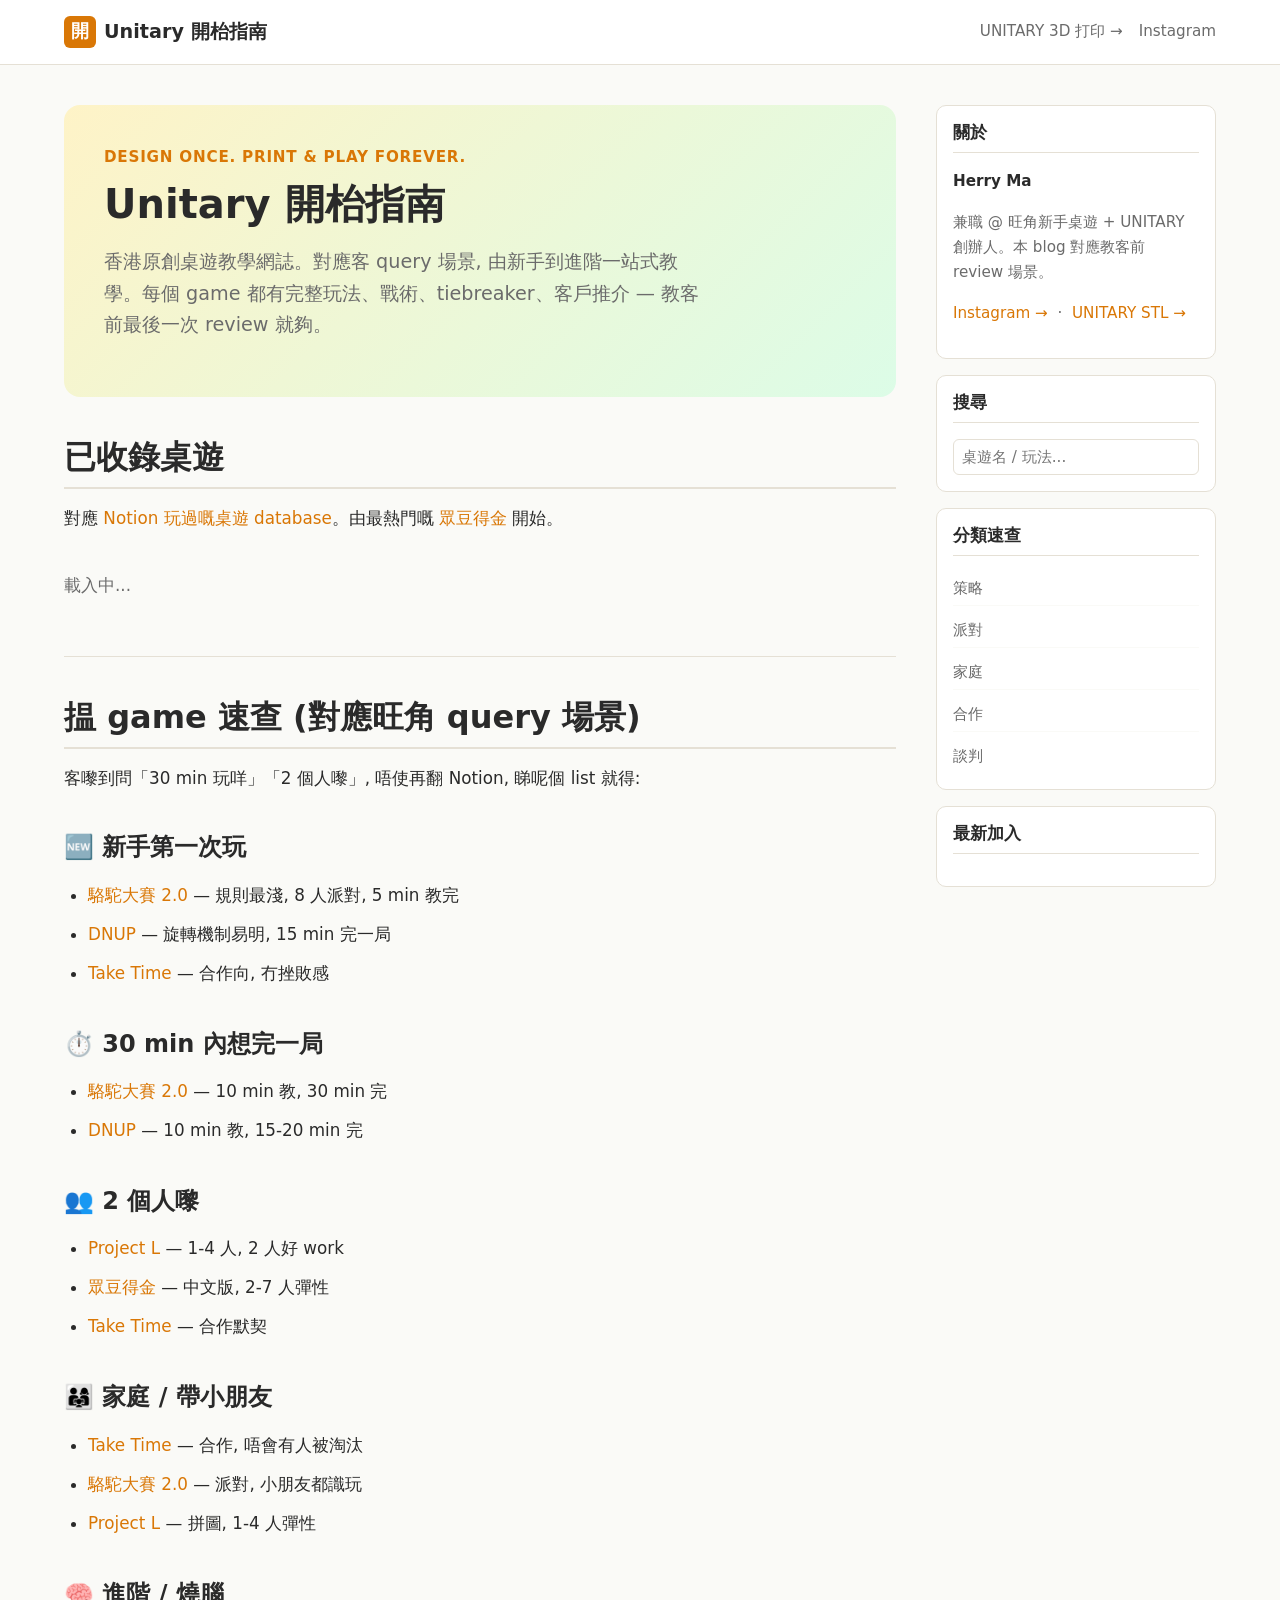
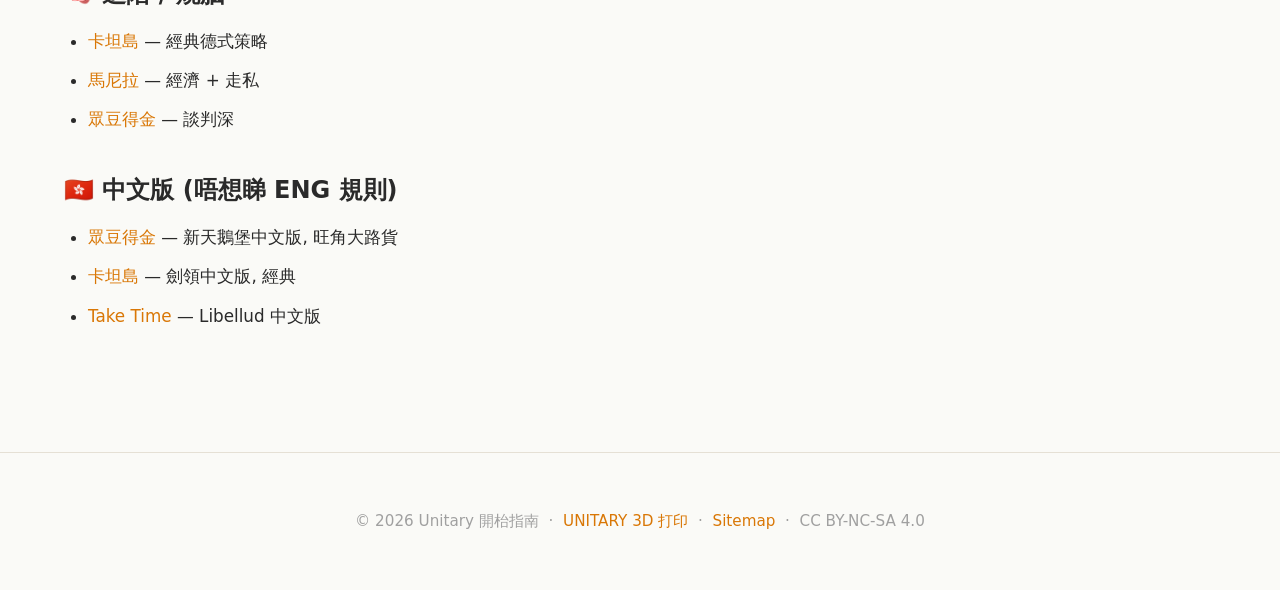
==== index.html @ d30b0c38 "Initial commit: Unitary 開枱指南 blog scaffold - 9 base files: index.html / game.html / README.md / CNAM" ====
<!DOCTYPE html>
<html lang="zh-Hant">
<head>
    <meta charset="UTF-8">
    <meta name="viewport" content="width=device-width, initial-scale=1.0">
    <title>Unitary 開枱指南 — 桌遊新手入門 · 教客 review</title>
    <meta name="description" content="香港原創桌遊教學網誌。對應客 query 場景, 由新手到進階一站式教學。每個 game 都有完整玩法、戰術、tiebreaker、客戶推介。">
    <meta name="keywords" content="桌遊,教學,桌遊教學,board game,香港桌遊,新手桌遊,眾豆得金,駱駝大賽,Take Time,卡坦島,SETI,教客,旺角,桌遊店">
    <link rel="canonical" href="https://unitary-guide.com/">
    <meta property="og:title" content="Unitary 開枱指南 — 桌遊新手入門">
    <meta property="og:description" content="對應客 query 場景嘅桌遊教學網誌。教客前最後一次 review 就夠。">
    <meta property="og:type" content="website">
    <meta name="twitter:card" content="summary_large_image">
    <link rel="stylesheet" href="assets/style.css">
</head>
<body>

<div class="nav">
    <div class="nav-inner">
        <a href="index.html" class="nav-brand">
            <span class="nav-brand-mark">開</span>
            <span>Unitary 開枱指南</span>
        </a>
        <div class="nav-links">
            <a href="https://unitaryhk.com" target="_blank">UNITARY 3D 打印 →</a>
            <a href="https://instagram.com/unitary.hk" target="_blank">Instagram</a>
        </div>
    </div>
</div>

<div class="layout">
    <div class="main">
        <div class="intro">
            <div class="tag-line">Design once. Print & play forever.</div>
            <h1>Unitary 開枱指南</h1>
            <p>香港原創桌遊教學網誌。對應客 query 場景, 由新手到進階一站式教學。每個 game 都有完整玩法、戰術、tiebreaker、客戶推介 — 教客前最後一次 review 就夠。</p>
        </div>

        <h2>已收錄桌遊</h2>
        <p>對應 <a href="https://www.notion.so/2097b25a969480c7b5ecca4ee7fd6da2" target="_blank">Notion 玩過嘅桌遊 database</a>。由最熱門嘅 <a href="game.html?id=bohnanza">眾豆得金</a> 開始。</p>

        <div class="game-grid" id="game-list">
            <p style="color: var(--color-text-soft)">載入中...</p>
        </div>

        <hr>

        <h2>揾 game 速查 (對應旺角 query 場景)</h2>
        <p>客嚟到問「30 min 玩咩」「2 個人嚟」, 唔使再翻 Notion, 睇呢個 list 就得:</p>

        <h3>🆕 新手第一次玩</h3>
        <ul>
            <li><a href="game.html?id=camel-up">駱駝大賽 2.0</a> — 規則最淺, 8 人派對, 5 min 教完</li>
            <li><a href="game.html?id=dnup">DNUP</a> — 旋轉機制易明, 15 min 完一局</li>
            <li><a href="game.html?id=take-time">Take Time</a> — 合作向, 冇挫敗感</li>
        </ul>

        <h3>⏱️ 30 min 內想完一局</h3>
        <ul>
            <li><a href="game.html?id=camel-up">駱駝大賽 2.0</a> — 10 min 教, 30 min 完</li>
            <li><a href="game.html?id=dnup">DNUP</a> — 10 min 教, 15-20 min 完</li>
        </ul>

        <h3>👥 2 個人嚟</h3>
        <ul>
            <li><a href="game.html?id=project-l">Project L</a> — 1-4 人, 2 人好 work</li>
            <li><a href="game.html?id=bohnanza">眾豆得金</a> — 中文版, 2-7 人彈性</li>
            <li><a href="game.html?id=take-time">Take Time</a> — 合作默契</li>
        </ul>

        <h3>👨‍👩‍👧 家庭 / 帶小朋友</h3>
        <ul>
            <li><a href="game.html?id=take-time">Take Time</a> — 合作, 唔會有人被淘汰</li>
            <li><a href="game.html?id=camel-up">駱駝大賽 2.0</a> — 派對, 小朋友都識玩</li>
            <li><a href="game.html?id=project-l">Project L</a> — 拼圖, 1-4 人彈性</li>
        </ul>

        <h3>🧠 進階 / 燒腦</h3>
        <ul>
            <li><a href="game.html?id=catan">卡坦島</a> — 經典德式策略</li>
            <li><a href="game.html?id=manila">馬尼拉</a> — 經濟 + 走私</li>
            <li><a href="game.html?id=bohnanza">眾豆得金</a> — 談判深</li>
        </ul>

        <h3>🇭🇰 中文版 (唔想睇 ENG 規則)</h3>
        <ul>
            <li><a href="game.html?id=bohnanza">眾豆得金</a> — 新天鵝堡中文版, 旺角大路貨</li>
            <li><a href="game.html?id=catan">卡坦島</a> — 劍領中文版, 經典</li>
            <li><a href="game.html?id=take-time">Take Time</a> — Libellud 中文版</li>
        </ul>

    </div>

    <div class="side">
        <div class="side-box">
            <h3>關於</h3>
            <div class="about-text">
                <p><strong>Herry Ma</strong></p>
                <p>兼職 @ 旺角新手桌遊 + UNITARY 創辦人。本 blog 對應教客前 review 場景。</p>
                <p>
                    <a href="https://instagram.com/unitary.hk" target="_blank">Instagram →</a>
                    &nbsp;·&nbsp;
                    <a href="https://unitaryhk.com" target="_blank">UNITARY STL →</a>
                </p>
            </div>
        </div>

        <div class="side-box">
            <h3>搜尋</h3>
            <input id="search-input" class="search-input" type="text" placeholder="桌遊名 / 玩法...">
        </div>

        <div class="side-box">
            <h3>分類速查</h3>
            <div class="side-rec">
                <a href="?cat=strategy">策略</a>
                <a href="?cat=party">派對</a>
                <a href="?cat=family">家庭</a>
                <a href="?cat=coop">合作</a>
                <a href="?cat=negotiation">談判</a>
            </div>
        </div>

        <div class="side-box">
            <h3>最新加入</h3>
            <div class="side-rec" id="side-rec">
                <!-- 動態生成 -->
            </div>
        </div>
    </div>
</div>

<div class="blog-footer">
    <p>© 2026 Unitary 開枱指南 &nbsp;·&nbsp;
    <a href="https://unitaryhk.com">UNITARY 3D 打印</a> &nbsp;·&nbsp;
    <a href="sitemap.xml">Sitemap</a> &nbsp;·&nbsp;
    CC BY-NC-SA 4.0</p>
</div>

<script src="assets/app.js"></script>
</body>
</html>
---- assets/style.css ----
/* =====================================================
   Unitary 開枱指南 — Design System
   ===================================================== */

:root {
    /* === Brand color palette === */
    --color-bg: #fafaf7;            /* 暖白底 */
    --color-surface: #ffffff;
    --color-text: #2a2a2a;          /* 主要文字 */
    --color-text-soft: #6b6b6b;     /* 次要文字 */
    --color-text-muted: #a0a0a0;    /* 註腳 */
    --color-border: #e5e0d5;        /* 米色分隔線 */

    /* === Accent (教學 friendly, 唔似 UNITARY 嘅 maker industrial) === */
    --color-accent: #d97706;        /* 琥珀橙 — CTA / 重點 */
    --color-accent-soft: #fef3c7;   /* 淺橙底 */
    --color-tactic: #16a34a;        /* 戰術綠 */
    --color-tactic-soft: #dcfce7;
    --color-query: #7c3aed;         /* 客 query 紫 */
    --color-query-soft: #ede9fe;
    --color-coop: #0891b2;          /* 合作青 */
    --color-coop-soft: #cffafe;
    --color-warn: #dc2626;          /* 警告紅 */
    --color-warn-soft: #fee2e2;

    /* === Spacing === */
    --space-xs: 4px;
    --space-sm: 8px;
    --space-md: 16px;
    --space-lg: 24px;
    --space-xl: 40px;
    --space-2xl: 64px;

    /* === Typography === */
    --font-zh: "PingFang TC", "Microsoft JhengHei", "Noto Sans TC", system-ui, sans-serif;
    --font-mono: "SF Mono", "JetBrains Mono", "Consolas", monospace;
    --fs-xs: 0.85rem;
    --fs-sm: 0.95rem;
    --fs-base: 1.05rem;
    --fs-lg: 1.2rem;
    --fs-xl: 1.5rem;
    --fs-2xl: 2rem;
    --fs-3xl: 2.5rem;
    --lh-tight: 1.3;
    --lh-base: 1.65;
    --lh-loose: 1.85;

    /* === Layout === */
    --max-width: 1200px;
    --content-width: 720px;
    --radius-sm: 6px;
    --radius-md: 10px;
    --radius-lg: 16px;
    --shadow-sm: 0 1px 3px rgba(0,0,0,0.06);
    --shadow-md: 0 4px 12px rgba(0,0,0,0.08);
    --shadow-lg: 0 10px 30px rgba(0,0,0,0.10);
}

/* === Reset === */
*, *::before, *::after { box-sizing: border-box; }
html { scroll-behavior: smooth; }
body {
    margin: 0;
    font-family: var(--font-zh);
    font-size: var(--fs-base);
    line-height: var(--lh-base);
    color: var(--color-text);
    background: var(--color-bg);
    -webkit-font-smoothing: antialiased;
}
img, svg { max-width: 100%; height: auto; display: block; }
a { color: var(--color-accent); text-decoration: none; }
a:hover { text-decoration: underline; }
h1, h2, h3, h4 { line-height: var(--lh-tight); margin-top: var(--space-xl); margin-bottom: var(--space-md); font-weight: 600; }
h1 { font-size: var(--fs-3xl); margin-top: 0; }
h2 { font-size: var(--fs-2xl); border-bottom: 2px solid var(--color-border); padding-bottom: var(--space-sm); }
h3 { font-size: var(--fs-xl); color: var(--color-text); }
p { margin: var(--space-md) 0; }
ul, ol { padding-left: var(--space-lg); margin: var(--space-md) 0; }
li { margin: var(--space-sm) 0; line-height: var(--lh-loose); }
hr { border: 0; border-top: 1px solid var(--color-border); margin: var(--space-xl) 0; }
code { font-family: var(--font-mono); background: var(--color-accent-soft); padding: 1px 6px; border-radius: 3px; font-size: 0.9em; }

/* === Layout === */
.nav {
    background: var(--color-surface);
    border-bottom: 1px solid var(--color-border);
    padding: var(--space-md) 0;
    position: sticky;
    top: 0;
    z-index: 100;
    backdrop-filter: blur(8px);
}
.nav-inner {
    max-width: var(--max-width);
    margin: 0 auto;
    padding: 0 var(--space-lg);
    display: flex;
    align-items: center;
    justify-content: space-between;
}
.nav-brand {
    display: flex;
    align-items: center;
    gap: var(--space-sm);
    font-size: var(--fs-lg);
    font-weight: 600;
    color: var(--color-text);
}
.nav-brand-mark {
    width: 32px;
    height: 32px;
    background: var(--color-accent);
    border-radius: var(--radius-sm);
    display: inline-flex;
    align-items: center;
    justify-content: center;
    color: white;
    font-weight: 700;
    font-size: 1.1rem;
}
.nav-links { display: flex; gap: var(--space-md); }
.nav-links a { color: var(--color-text-soft); font-size: var(--fs-sm); }

.layout {
    max-width: var(--max-width);
    margin: 0 auto;
    padding: var(--space-xl) var(--space-lg);
    display: grid;
    grid-template-columns: 1fr 280px;
    gap: var(--space-xl);
}
.main { min-width: 0; }
.side { display: flex; flex-direction: column; gap: var(--space-md); }

.intro {
    background: linear-gradient(135deg, var(--color-accent-soft) 0%, var(--color-tactic-soft) 100%);
    padding: var(--space-xl);
    border-radius: var(--radius-lg);
    margin-bottom: var(--space-xl);
}
.intro .tag-line {
    color: var(--color-accent);
    font-weight: 600;
    font-size: var(--fs-sm);
    letter-spacing: 0.05em;
    text-transform: uppercase;
}
.intro h1 {
    margin-top: var(--space-sm);
    color: var(--color-text);
    font-size: var(--fs-3xl);
}
.intro p { color: var(--color-text-soft); font-size: var(--fs-lg); max-width: 600px; }

/* === Game card (index page) === */
.game-grid {
    display: grid;
    grid-template-columns: repeat(auto-fill, minmax(280px, 1fr));
    gap: var(--space-md);
    margin-top: var(--space-lg);
}
.game-card {
    background: var(--color-surface);
    border: 1px solid var(--color-border);
    border-radius: var(--radius-md);
    overflow: hidden;
    transition: transform 0.15s ease, box-shadow 0.15s ease;
    cursor: pointer;
    display: block;
    color: var(--color-text);
}
.game-card:hover {
    transform: translateY(-2px);
    box-shadow: var(--shadow-md);
    text-decoration: none;
}
.game-card-box {
    aspect-ratio: 4/3;
    background: linear-gradient(135deg, var(--color-accent-soft), var(--color-coop-soft));
    display: flex;
    align-items: center;
    justify-content: center;
    font-size: var(--fs-3xl);
    color: var(--color-accent);
    font-weight: 700;
    border-bottom: 1px solid var(--color-border);
}
.game-card-box img { width: 100%; height: 100%; object-fit: cover; }
.game-card-body { padding: var(--space-md); }
.game-card-body h3 { margin: 0 0 var(--space-sm); font-size: var(--fs-lg); }
.game-card-meta {
    display: flex;
    gap: var(--space-sm);
    flex-wrap: wrap;
    font-size: var(--fs-xs);
    color: var(--color-text-soft);
    margin-top: var(--space-sm);
}
.game-card-meta span {
    background: var(--color-bg);
    padding: 2px 8px;
    border-radius: var(--radius-sm);
}
.game-card-tagline {
    color: var(--color-text-soft);
    font-size: var(--fs-sm);
    margin: 0;
}

/* === Game page === */
.main-content { max-width: var(--content-width); margin: 0 auto; }
.main-content h1 { font-size: var(--fs-3xl); }
.main-content h2 { margin-top: var(--space-2xl); }
.main-content h3 { margin-top: var(--space-lg); }

.back {
    display: inline-block;
    color: var(--color-text-soft);
    font-size: var(--fs-sm);
    margin-bottom: var(--space-md);
}

.game-meta {
    display: grid;
    grid-template-columns: repeat(auto-fit, minmax(140px, 1fr));
    gap: var(--space-md);
    background: var(--color-surface);
    border: 1px solid var(--color-border);
    border-radius: var(--radius-md);
    padding: var(--space-md);
    margin: var(--space-lg) 0;
}
.game-meta-item { text-align: center; }
.game-meta-item .label {
    font-size: var(--fs-xs);
    color: var(--color-text-soft);
    text-transform: uppercase;
    letter-spacing: 0.05em;
}
.game-meta-item .value {
    font-size: var(--fs-xl);
    font-weight: 600;
    color: var(--color-text);
    margin-top: var(--space-xs);
}

.tag-list { display: flex; flex-wrap: wrap; gap: var(--space-sm); margin: var(--space-md) 0; }
.tag {
    background: var(--color-accent-soft);
    color: var(--color-accent);
    padding: 2px 10px;
    border-radius: 20px;
    font-size: var(--fs-xs);
    font-weight: 500;
}
.tag.tactic { background: var(--color-tactic-soft); color: var(--color-tactic); }
.tag.coop { background: var(--color-coop-soft); color: var(--color-coop); }
.tag.party { background: #fce7f3; color: #be185d; }
.tag.family { background: #ddd6fe; color: #6d28d9; }

/* === Reusable info boxes === */
.info-box {
    background: var(--color-surface);
    border-left: 4px solid var(--color-text-muted);
    padding: var(--space-md) var(--space-lg);
    margin: var(--space-lg) 0;
    border-radius: var(--radius-sm);
}
.info-box > p:first-child { margin-top: 0; }
.info-box > p:last-child { margin-bottom: 0; }

.step-box {
    background: var(--color-accent-soft);
    border-left: 4px solid var(--color-accent);
    padding: var(--space-md) var(--space-lg);
    margin: var(--space-md) 0;
    border-radius: var(--radius-sm);
}

/* === 教學專用: 3 個新 class (對應 take-time 缺失) === */

/* 流程圖容器 (SVG inline 渲染) */
.step-flow {
    background: var(--color-surface);
    border: 1px solid var(--color-border);
    border-radius: var(--radius-md);
    padding: var(--space-lg);
    margin: var(--space-lg) 0;
    overflow-x: auto;
}
.step-flow ol {
    counter-reset: step-counter;
    list-style: none;
    padding: 0;
    margin: 0;
    display: flex;
    flex-wrap: wrap;
    gap: var(--space-md);
    justify-content: space-between;
}
.step-flow ol > li {
    counter-increment: step-counter;
    flex: 1 1 200px;
    min-width: 200px;
    background: var(--color-bg);
    border-radius: var(--radius-sm);
    padding: var(--space-md);
    position: relative;
    margin: 0;
}
.step-flow ol > li::before {
    content: counter(step-counter);
    position: absolute;
    top: -10px;
    left: -10px;
    width: 28px;
    height: 28px;
    background: var(--color-accent);
    color: white;
    border-radius: 50%;
    display: flex;
    align-items: center;
    justify-content: center;
    font-size: var(--fs-sm);
    font-weight: 700;
    box-shadow: var(--shadow-sm);
}
.step-flow ol > li strong { display: block; color: var(--color-text); margin-bottom: var(--space-xs); }

/* 戰術提示框 */
.tactic-box {
    background: var(--color-tactic-soft);
    border-left: 4px solid var(--color-tactic);
    padding: var(--space-md) var(--space-lg);
    margin: var(--space-md) 0;
    border-radius: var(--radius-sm);
}
.tactic-box > p:first-child { margin-top: 0; }
.tactic-box > p:last-child { margin-bottom: 0; }
.tactic-box h4 {
    color: var(--color-tactic);
    margin: 0 0 var(--space-sm);
    font-size: var(--fs-base);
    display: flex;
    align-items: center;
    gap: var(--space-xs);
}

/* 客 query 對應框 */
.query-match {
    background: var(--color-query-soft);
    border-left: 4px solid var(--color-query);
    padding: var(--space-md) var(--space-lg);
    margin: var(--space-md) 0;
    border-radius: var(--radius-sm);
}
.query-match > p:first-child { margin-top: 0; }
.query-match > p:last-child { margin-bottom: 0; }
.query-match h4 {
    color: var(--color-query);
    margin: 0 0 var(--space-sm);
    font-size: var(--fs-base);
}
.query-match blockquote {
    background: white;
    border-radius: var(--radius-sm);
    padding: var(--space-sm) var(--space-md);
    margin: var(--space-sm) 0;
    font-style: italic;
    color: var(--color-text-soft);
    border-left: 3px solid var(--color-query);
}

/* CTA button */
.btn-cta {
    display: inline-block;
    background: var(--color-accent);
    color: white;
    padding: var(--space-sm) var(--space-md);
    border-radius: var(--radius-md);
    font-weight: 500;
    margin: var(--space-sm) 0;
    transition: background 0.15s ease;
}
.btn-cta:hover { background: #b45309; text-decoration: none; }
.btn-cta.btn-secondary { background: var(--color-surface); color: var(--color-accent); border: 1px solid var(--color-accent); }
.btn-cta.btn-secondary:hover { background: var(--color-accent-soft); }

/* === Sidebar === */
.side-box {
    background: var(--color-surface);
    border: 1px solid var(--color-border);
    border-radius: var(--radius-md);
    padding: var(--space-md);
}
.side-box h3 {
    margin: 0 0 var(--space-md);
    font-size: var(--fs-base);
    color: var(--color-text);
    border-bottom: 1px solid var(--color-border);
    padding-bottom: var(--space-sm);
}
.side-rec { display: flex; flex-direction: column; gap: var(--space-sm); }
.side-rec a {
    color: var(--color-text-soft);
    font-size: var(--fs-sm);
    padding: var(--space-xs) 0;
    border-bottom: 1px solid var(--color-bg);
}
.side-rec a:last-child { border-bottom: 0; }

.about-text { font-size: var(--fs-sm); color: var(--color-text-soft); }
.about-text strong { color: var(--color-text); }

.search-input {
    width: 100%;
    padding: var(--space-sm);
    border: 1px solid var(--color-border);
    border-radius: var(--radius-sm);
    font-size: var(--fs-sm);
    font-family: var(--font-zh);
}

.blog-footer {
    text-align: center;
    padding: var(--space-xl) var(--space-lg);
    color: var(--color-text-muted);
    font-size: var(--fs-sm);
    border-top: 1px solid var(--color-border);
    margin-top: var(--space-2xl);
}

/* === Responsive === */
@media (max-width: 768px) {
    .layout { grid-template-columns: 1fr; padding: var(--space-md); }
    .side { order: 2; }
    .intro { padding: var(--space-lg); }
    .intro h1 { font-size: var(--fs-2xl); }
    .nav-inner { padding: 0 var(--space-md); }
    .nav-links { display: none; }
    .game-grid { grid-template-columns: 1fr; }
    .step-flow ol { flex-direction: column; }
    h1 { font-size: var(--fs-2xl); }
    h2 { font-size: var(--fs-xl); }
}

@media (max-width: 480px) {
    .game-meta { grid-template-columns: repeat(2, 1fr); }
    .main-content h1 { font-size: var(--fs-xl); }
}

/* === Print friendly === */
@media print {
    .nav, .side, .blog-footer { display: none; }
    .layout { display: block; }
    .info-box, .tactic-box, .query-match, .step-box { break-inside: avoid; }
}
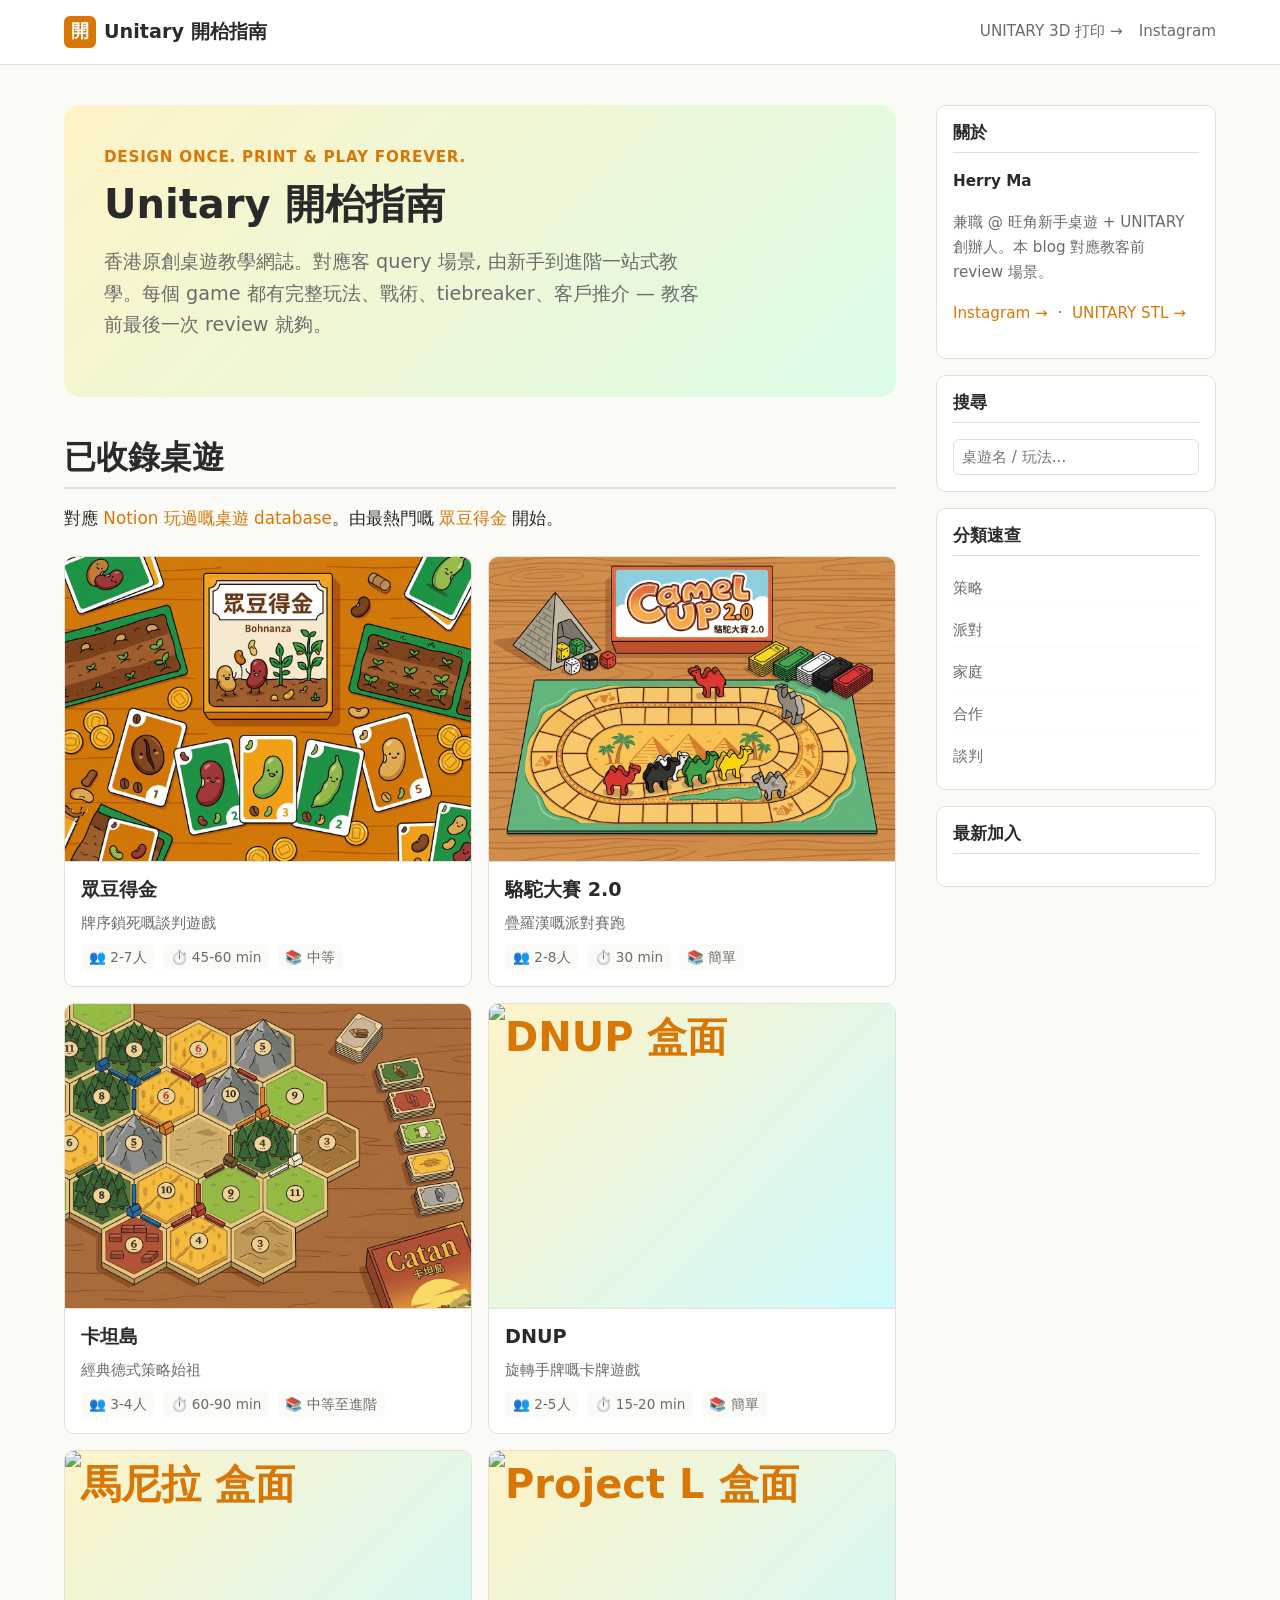
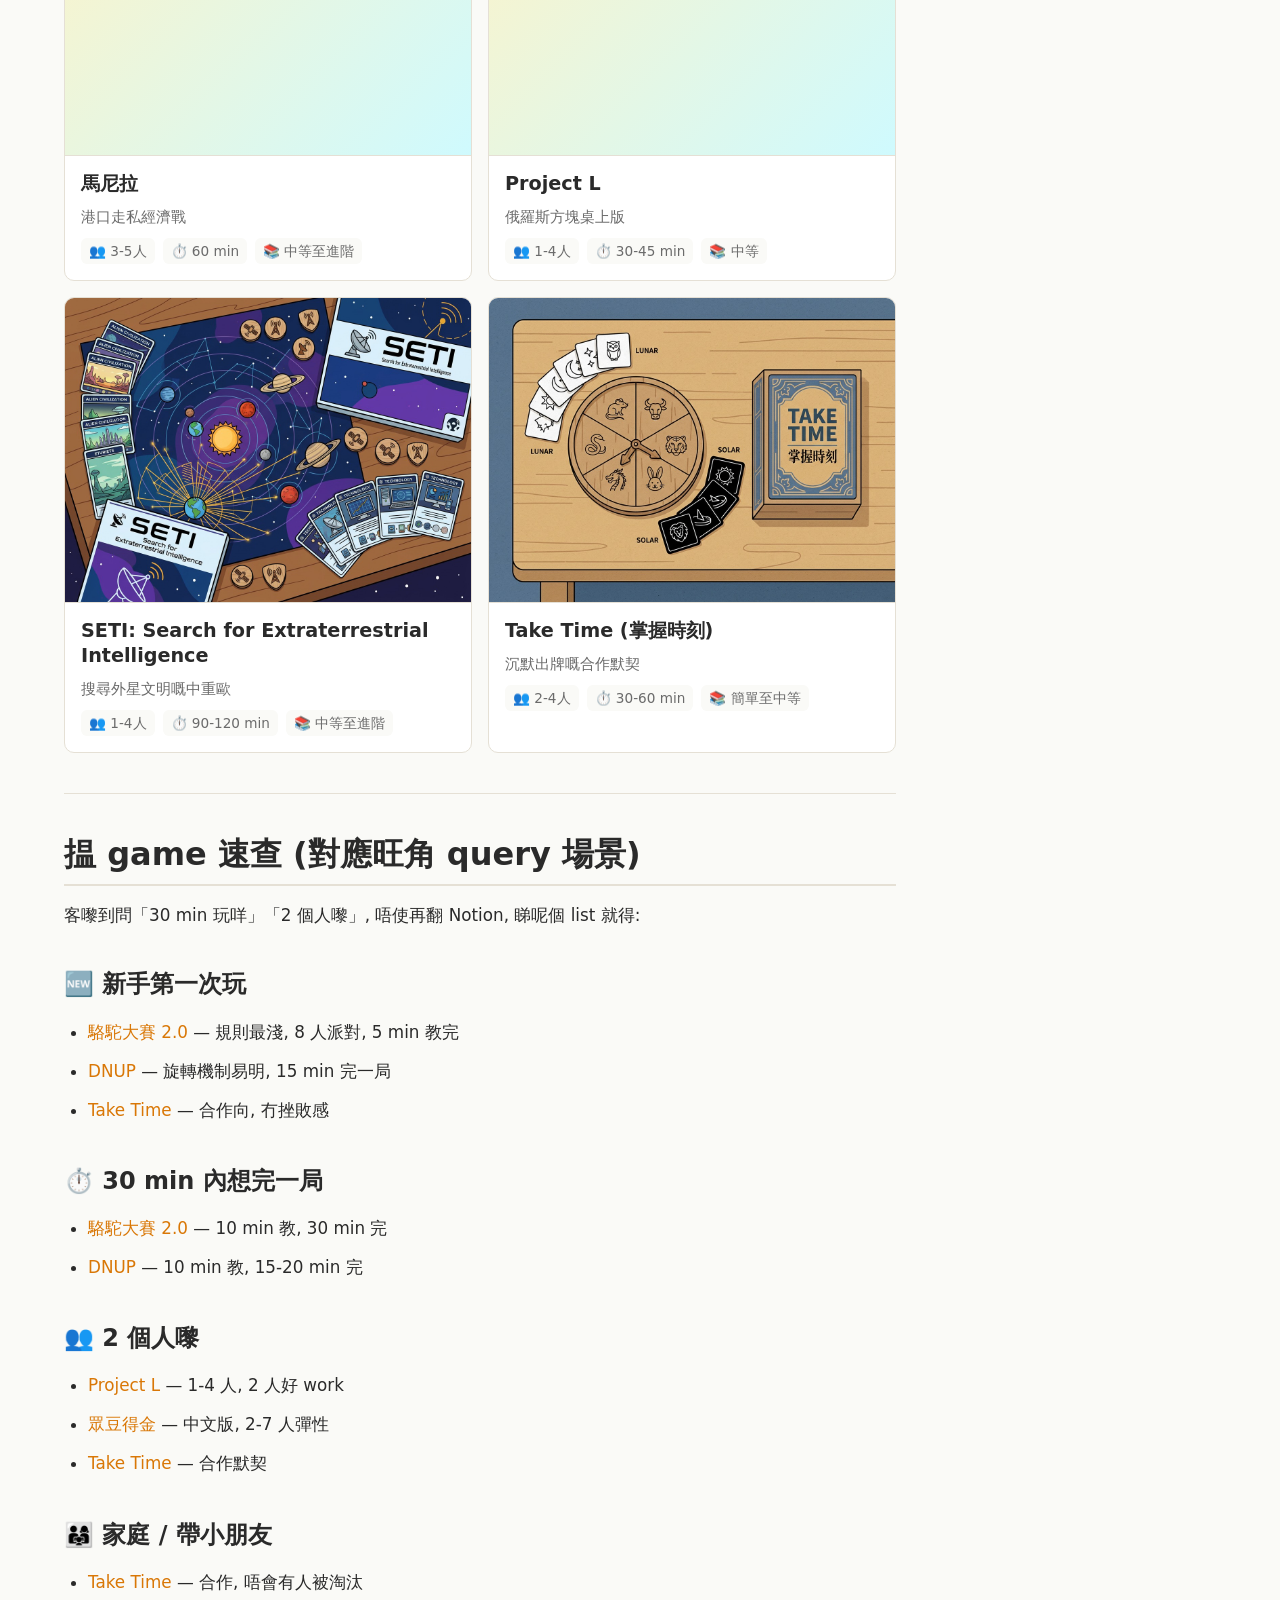
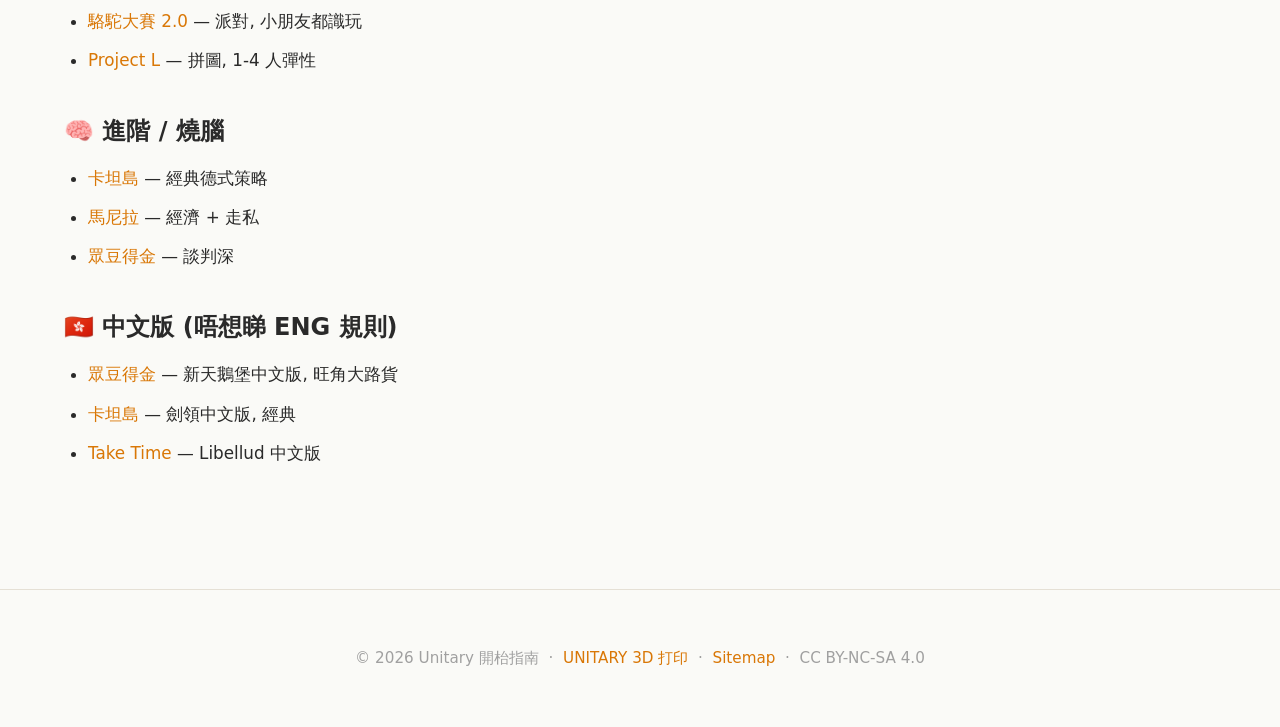
==== commit bd49f9c5: "Server-side render game cards (bypass JS renderIndex issue) - Issue: in-app browser 嘅 JS renderIndex" ====
--- a/index.html
+++ b/index.html
@@ -6,7 +6,7 @@
     <title>Unitary 開枱指南 — 桌遊新手入門 · 教客 review</title>
     <meta name="description" content="香港原創桌遊教學網誌。對應客 query 場景, 由新手到進階一站式教學。每個 game 都有完整玩法、戰術、tiebreaker、客戶推介。">
     <meta name="keywords" content="桌遊,教學,桌遊教學,board game,香港桌遊,新手桌遊,眾豆得金,駱駝大賽,Take Time,卡坦島,SETI,教客,旺角,桌遊店">
-    <link rel="canonical" href="https://unitary-guide.com/">
+    <link rel="canonical" href="https://mamayc-hk.github.io/unitary-guide/">
     <meta property="og:title" content="Unitary 開枱指南 — 桌遊新手入門">
     <meta property="og:description" content="對應客 query 場景嘅桌遊教學網誌。教客前最後一次 review 就夠。">
     <meta property="og:type" content="website">
@@ -40,7 +40,102 @@
         <p>對應 <a href="https://www.notion.so/2097b25a969480c7b5ecca4ee7fd6da2" target="_blank">Notion 玩過嘅桌遊 database</a>。由最熱門嘅 <a href="game.html?id=bohnanza">眾豆得金</a> 開始。</p>
 
         <div class="game-grid" id="game-list">
-            <p style="color: var(--color-text-soft)">載入中...</p>
+        <a class="game-card" href="game.html?id=bohnanza">
+            <div class="game-card-box"><img src="assets/images/bohnanza-box.jpg" alt="眾豆得金 盒面" loading="lazy"></div>
+            <div class="game-card-body">
+                <h3>眾豆得金</h3>
+                <p class="game-card-tagline">牌序鎖死嘅談判遊戲</p>
+                <div class="game-card-meta">
+                    <span>👥 2-7人</span>
+                    <span>⏱️ 45-60 min</span>
+                    <span>📚 中等</span>
+                </div>
+            </div>
+        </a>
+        <a class="game-card" href="game.html?id=camel-up">
+            <div class="game-card-box"><img src="assets/images/camel-up-box.jpg" alt="駱駝大賽 2.0 盒面" loading="lazy"></div>
+            <div class="game-card-body">
+                <h3>駱駝大賽 2.0</h3>
+                <p class="game-card-tagline">疊羅漢嘅派對賽跑</p>
+                <div class="game-card-meta">
+                    <span>👥 2-8人</span>
+                    <span>⏱️ 30 min</span>
+                    <span>📚 簡單</span>
+                </div>
+            </div>
+        </a>
+        <a class="game-card" href="game.html?id=catan">
+            <div class="game-card-box"><img src="assets/images/catan-box.jpg" alt="卡坦島 盒面" loading="lazy"></div>
+            <div class="game-card-body">
+                <h3>卡坦島</h3>
+                <p class="game-card-tagline">經典德式策略始祖</p>
+                <div class="game-card-meta">
+                    <span>👥 3-4人</span>
+                    <span>⏱️ 60-90 min</span>
+                    <span>📚 中等至進階</span>
+                </div>
+            </div>
+        </a>
+        <a class="game-card" href="game.html?id=dnup">
+            <div class="game-card-box"><img src="assets/images/dnup-box.jpg" alt="DNUP 盒面" loading="lazy"></div>
+            <div class="game-card-body">
+                <h3>DNUP</h3>
+                <p class="game-card-tagline">旋轉手牌嘅卡牌遊戲</p>
+                <div class="game-card-meta">
+                    <span>👥 2-5人</span>
+                    <span>⏱️ 15-20 min</span>
+                    <span>📚 簡單</span>
+                </div>
+            </div>
+        </a>
+        <a class="game-card" href="game.html?id=manila">
+            <div class="game-card-box"><img src="assets/images/manila-box.jpg" alt="馬尼拉 盒面" loading="lazy"></div>
+            <div class="game-card-body">
+                <h3>馬尼拉</h3>
+                <p class="game-card-tagline">港口走私經濟戰</p>
+                <div class="game-card-meta">
+                    <span>👥 3-5人</span>
+                    <span>⏱️ 60 min</span>
+                    <span>📚 中等至進階</span>
+                </div>
+            </div>
+        </a>
+        <a class="game-card" href="game.html?id=project-l">
+            <div class="game-card-box"><img src="assets/images/project-l-box.jpg" alt="Project L 盒面" loading="lazy"></div>
+            <div class="game-card-body">
+                <h3>Project L</h3>
+                <p class="game-card-tagline">俄羅斯方塊桌上版</p>
+                <div class="game-card-meta">
+                    <span>👥 1-4人</span>
+                    <span>⏱️ 30-45 min</span>
+                    <span>📚 中等</span>
+                </div>
+            </div>
+        </a>
+        <a class="game-card" href="game.html?id=seti">
+            <div class="game-card-box"><img src="assets/images/seti-box.jpg" alt="SETI: Search for Extraterrestrial Intelligence 盒面" loading="lazy"></div>
+            <div class="game-card-body">
+                <h3>SETI: Search for Extraterrestrial Intelligence</h3>
+                <p class="game-card-tagline">搜尋外星文明嘅中重歐</p>
+                <div class="game-card-meta">
+                    <span>👥 1-4人</span>
+                    <span>⏱️ 90-120 min</span>
+                    <span>📚 中等至進階</span>
+                </div>
+            </div>
+        </a>
+        <a class="game-card" href="game.html?id=take-time">
+            <div class="game-card-box"><img src="assets/images/take-time-box.jpg" alt="Take Time (掌握時刻) 盒面" loading="lazy"></div>
+            <div class="game-card-body">
+                <h3>Take Time (掌握時刻)</h3>
+                <p class="game-card-tagline">沉默出牌嘅合作默契</p>
+                <div class="game-card-meta">
+                    <span>👥 2-4人</span>
+                    <span>⏱️ 30-60 min</span>
+                    <span>📚 簡單至中等</span>
+                </div>
+            </div>
+        </a>
         </div>
 
         <hr>
--- a/assets/style.css
+++ b/assets/style.css
@@ -450,6 +450,42 @@
     .main-content h1 { font-size: var(--fs-xl); }
 }
 
+/* === Markdown long-form content (writer agent 寫嘅 content/*.md) === */
+.long-form { margin-top: var(--space-xl); }
+.long-form .md-h2 {
+    margin-top: var(--space-2xl);
+    margin-bottom: var(--space-md);
+    padding-bottom: var(--space-sm);
+    border-bottom: 2px solid var(--color-border);
+    font-size: var(--fs-2xl);
+    color: var(--color-text);
+}
+.long-form .md-h3 {
+    margin-top: var(--space-lg);
+    margin-bottom: var(--space-sm);
+    font-size: var(--fs-xl);
+    color: var(--color-accent);
+}
+.long-form .md-blockquote {
+    background: var(--color-accent-soft);
+    border-left: 4px solid var(--color-accent);
+    padding: var(--space-md) var(--space-lg);
+    margin: var(--space-md) 0;
+    font-style: italic;
+    color: var(--color-text-soft);
+    border-radius: var(--radius-sm);
+}
+.long-form .md-list {
+    margin: var(--space-md) 0;
+    padding-left: var(--space-lg);
+}
+.long-form .md-list li { margin: var(--space-sm) 0; line-height: var(--lh-loose); }
+.long-form p { margin: var(--space-md) 0; line-height: var(--lh-loose); }
+.long-form strong { color: var(--color-text); font-weight: 600; }
+.long-form a { color: var(--color-accent); }
+.long-form code { font-family: var(--font-mono); background: var(--color-bg); padding: 1px 6px; border-radius: 3px; font-size: 0.9em; }
+.long-form hr { border: 0; border-top: 1px solid var(--color-border); margin: var(--space-xl) 0; }
+
 /* === Print friendly === */
 @media print {
     .nav, .side, .blog-footer { display: none; }
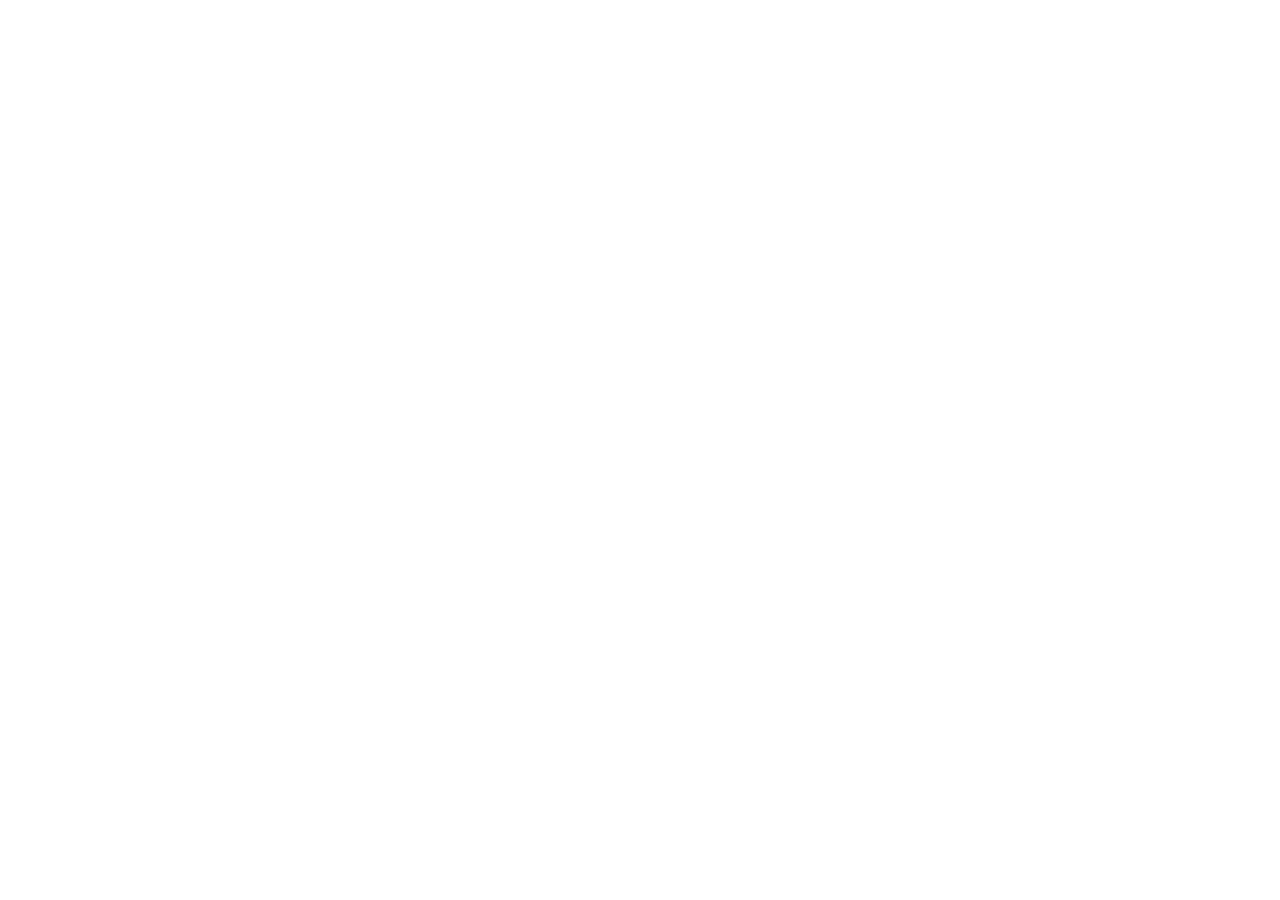
==== commit 6e2f67c2: "Deprecated: redirect to unitaryhk.com/board-game/ - 整合決定 (2026-08-11): 將 unitary-guide 內容搬到 UNITARY " ====
--- a/index.html
+++ b/index.html
@@ -10,6 +10,7 @@
     <meta property="og:title" content="Unitary 開枱指南 — 桌遊新手入門">
     <meta property="og:description" content="對應客 query 場景嘅桌遊教學網誌。教客前最後一次 review 就夠。">
     <meta property="og:type" content="website">
+    <meta http-equiv="refresh" content="0; url=https://unitaryhk.com/board-game/">
     <meta name="twitter:card" content="summary_large_image">
     <link rel="stylesheet" href="assets/style.css">
 </head>
